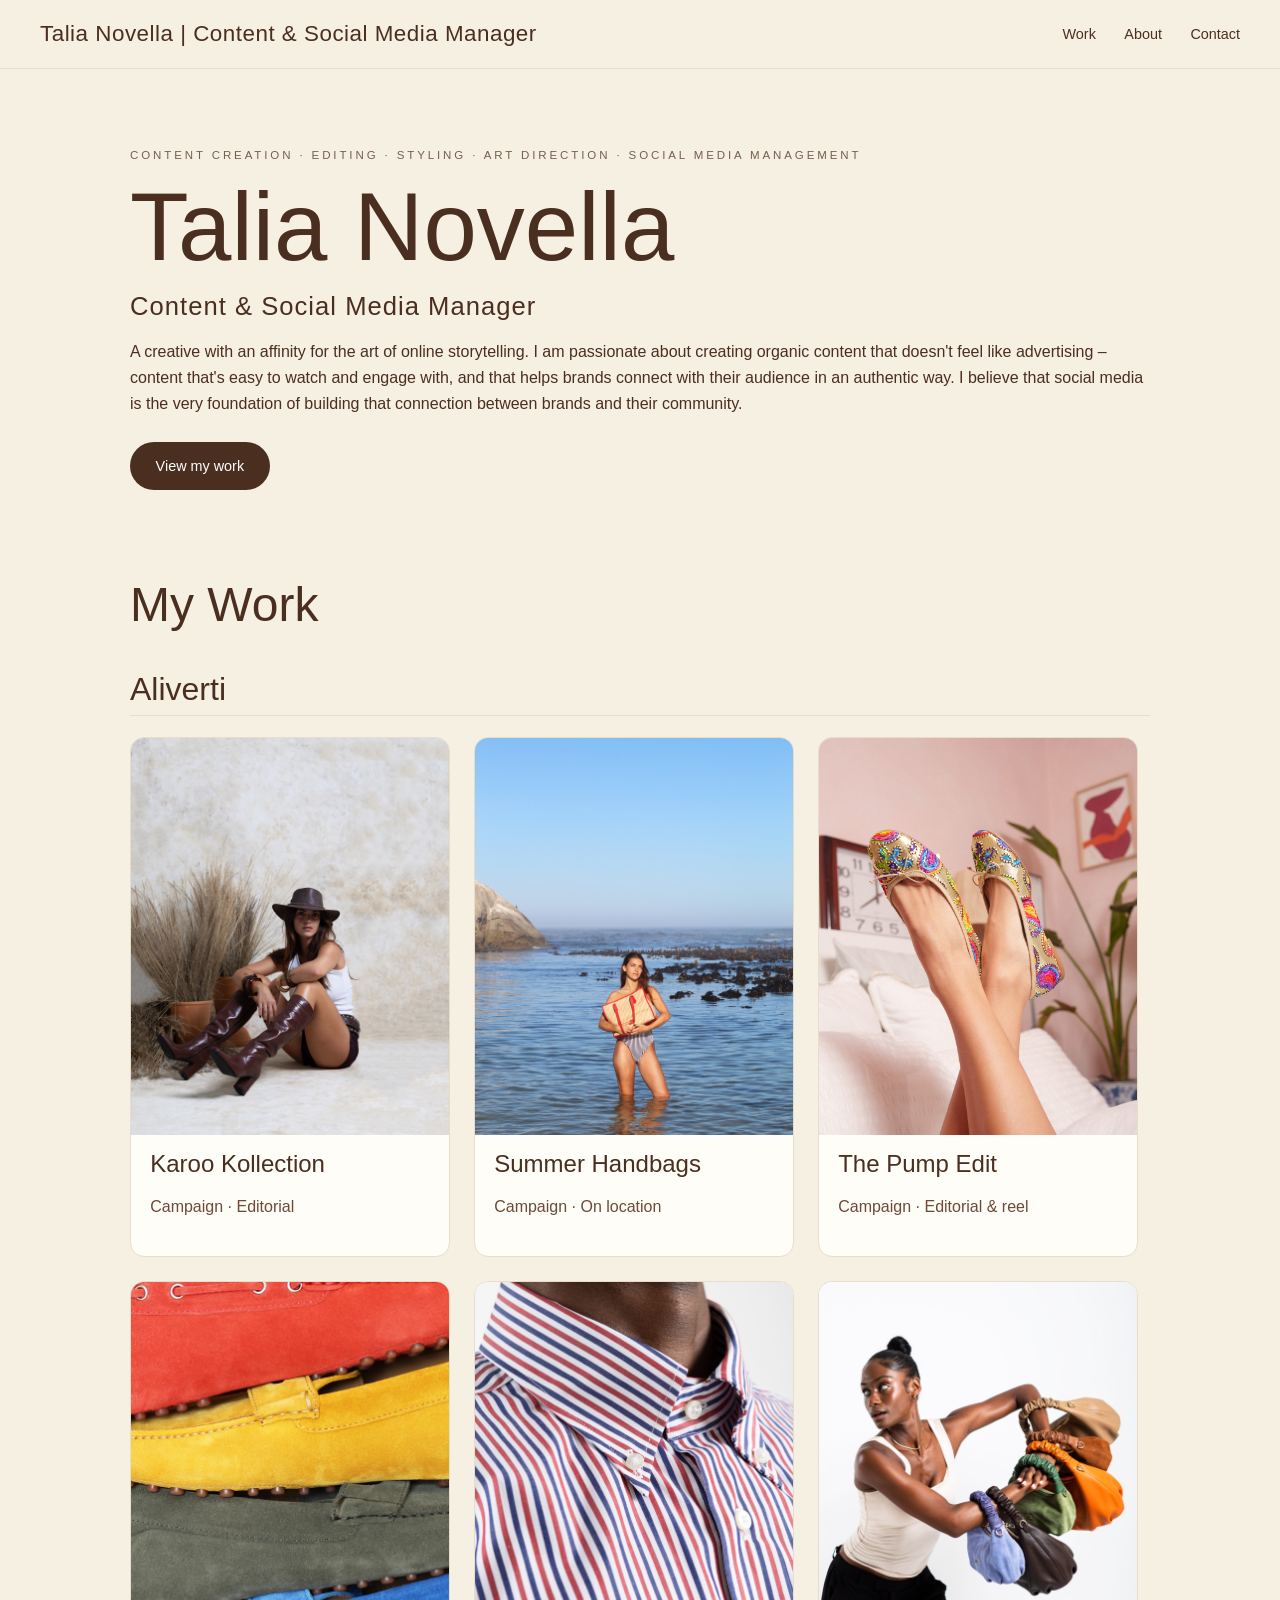
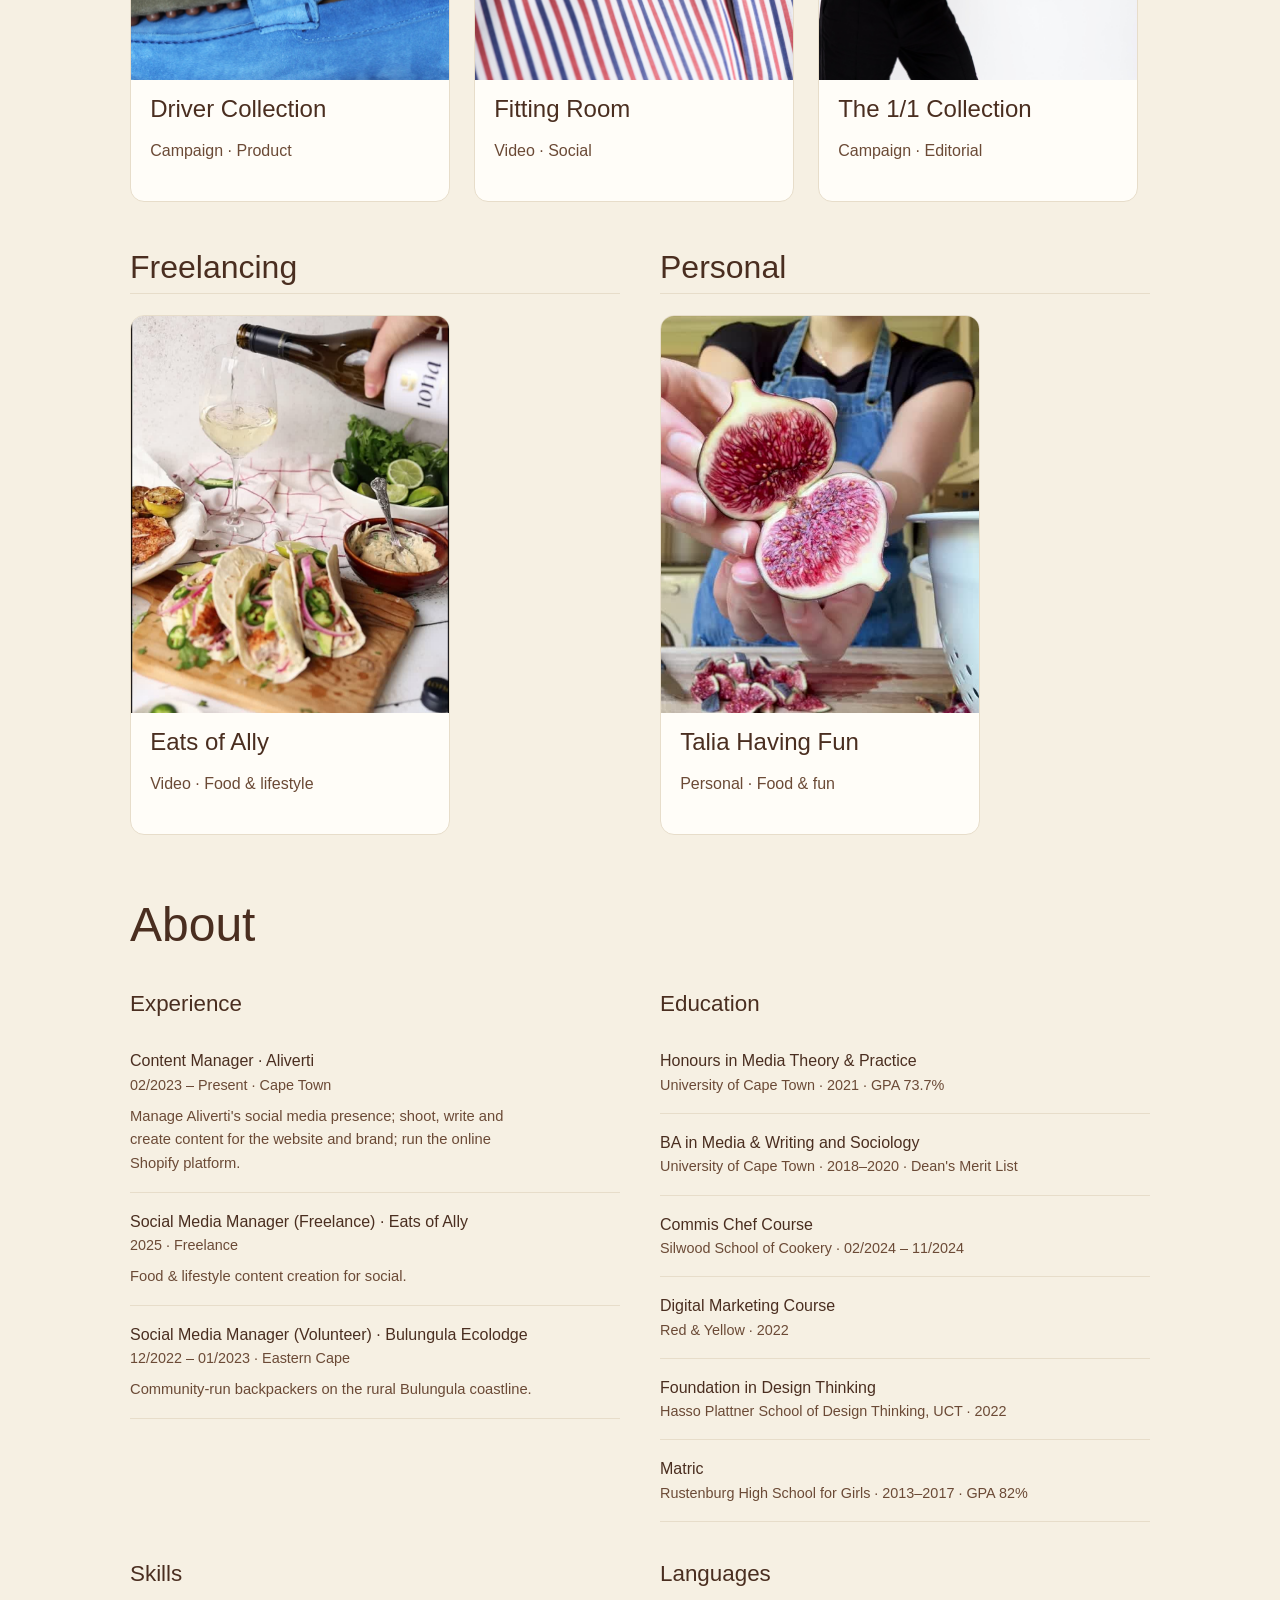
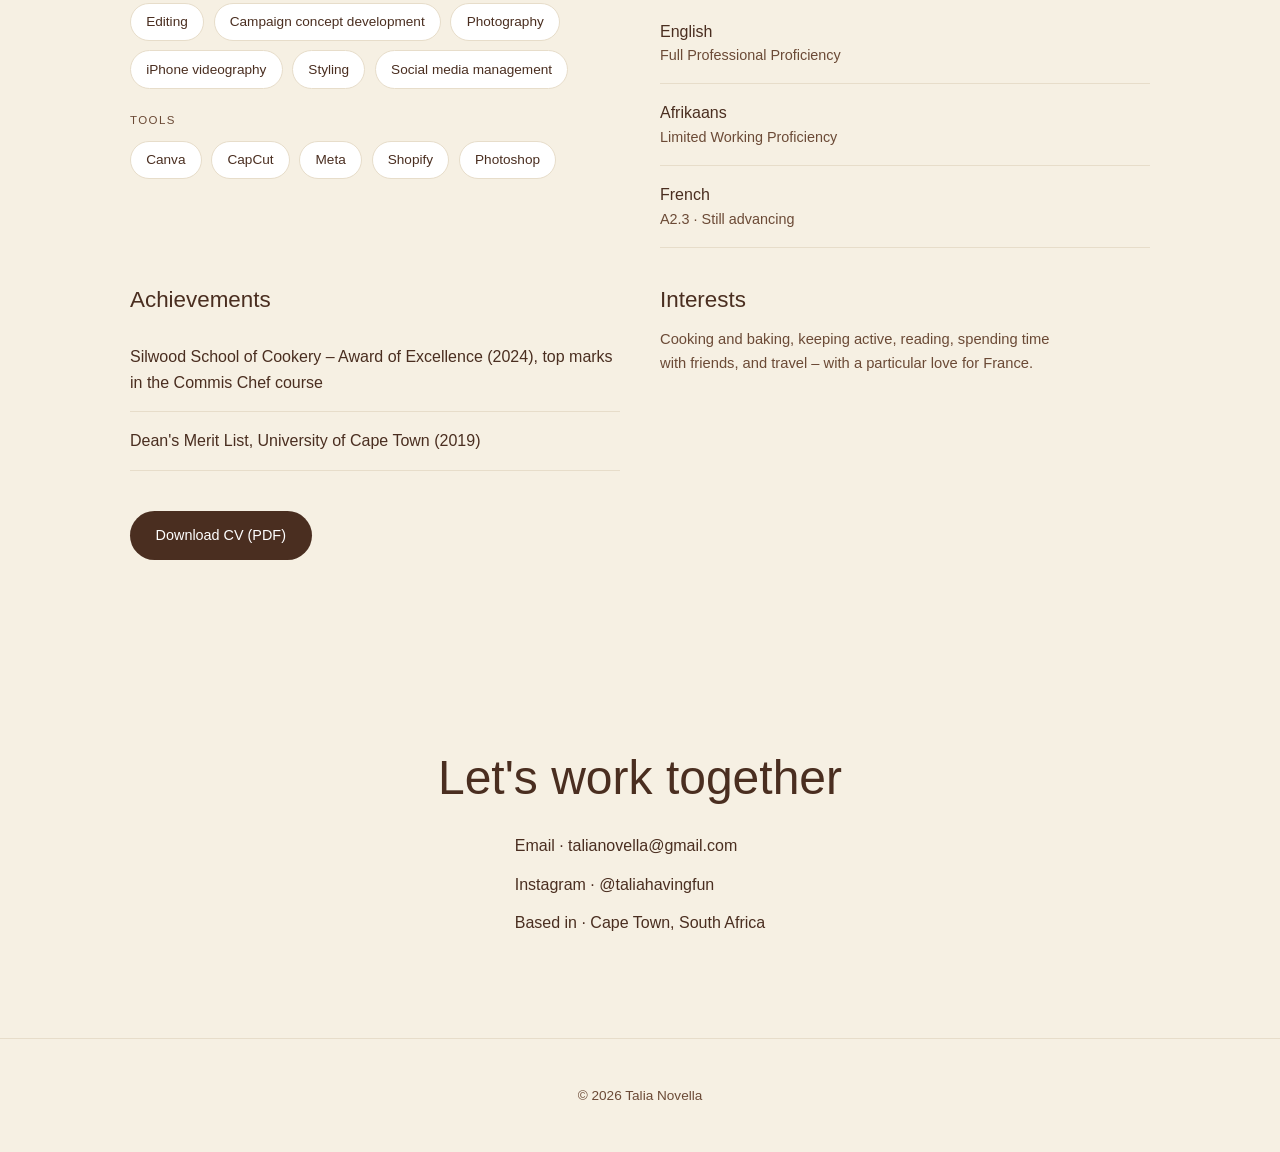
==== index.html @ 1a66421d "Initial portfolio site" ====
<!DOCTYPE html>
<html lang="en">
<head>
  <meta charset="UTF-8" />
  <meta name="viewport" content="width=device-width, initial-scale=1.0" />
  <title>Talia Novella – Portfolio</title>
  <meta name="description" content="Talia Novella – Cape Town creative. Content, styling & direction." />
  <link rel="preconnect" href="https://fonts.googleapis.com" />
  <link rel="preconnect" href="https://fonts.gstatic.com" crossorigin />
  <link href="https://fonts.googleapis.com/css2?family=Cormorant+Garamond:wght@400;500;600&family=Inter:wght@400;500&display=swap" rel="stylesheet" />
  <link rel="stylesheet" href="styles.css?v=17" />
</head>
<body class="home">
  <header class="site-header">
    <a class="brand" href="#top">Talia&nbsp;Novella | Content &amp; Social Media Manager</a>
    <nav class="nav">
      <a href="#work">Work</a>
      <a href="#about">About</a>
      <a href="#contact">Contact</a>
    </nav>
  </header>

  <main id="top">
    <!-- Hero -->
    <section class="hero hero--flat">
      <div class="hero__overlay">
        <p class="eyebrow">Content creation · Editing · Styling · Art direction · Social media management</p>
        <h1>Talia Novella</h1>
        <p class="hero__role">Content &amp; Social Media Manager</p>
        <p class="hero__sub">A creative with an affinity for the art of online storytelling. I am passionate about creating organic content that doesn't feel like advertising – content that's easy to watch and engage with, and that helps brands connect with their audience in an authentic way. I believe that social media is the very foundation of building that connection between brands and their community.</p>
        <a class="btn" href="#work">View my work</a>
      </div>
    </section>

    <!-- Work -->
    <section id="work" class="section">
      <div class="section__head">
        <h2>My Work</h2>
      </div>

      <h3 class="work-group">Aliverti</h3>
      <div class="grid">
        <figure class="card">
          <a href="projects/karoo-kollection.html">
            <img src="images/karoo-kollection/199A4666.jpg" alt="Karoo Kollection" loading="lazy" />
            <figcaption>
              <h3>Karoo Kollection</h3>
              <p class="muted">Campaign · Editorial</p>
            </figcaption>
          </a>
        </figure>

        <figure class="card">
          <a href="projects/summer-handbags.html">
            <img src="images/summer-handbags/IMG_26571.jpg" alt="Summer Handbags" loading="lazy" />
            <figcaption>
              <h3>Summer Handbags</h3>
              <p class="muted">Campaign · On location</p>
            </figcaption>
          </a>
        </figure>

        <figure class="card">
          <a href="projects/pump-edit.html">
            <img src="images/pump-edit/DSC09277.jpg" alt="The Pump Edit" loading="lazy" />
            <figcaption>
              <h3>The Pump Edit</h3>
              <p class="muted">Campaign · Editorial &amp; reel</p>
            </figcaption>
          </a>
        </figure>

        <figure class="card">
          <a href="projects/driver-collection.html">
            <img src="images/driver-collection/IMG_2966618.jpg" alt="Driver Collection" loading="lazy" />
            <figcaption>
              <h3>Driver Collection</h3>
              <p class="muted">Campaign · Product</p>
            </figcaption>
          </a>
        </figure>

        <figure class="card">
          <a href="projects/fitting-room.html">
            <img src="images/fitting-room/cover.jpg" alt="Fitting Room" loading="lazy" />
            <figcaption>
              <h3>Fitting Room</h3>
              <p class="muted">Video · Social</p>
            </figcaption>
          </a>
        </figure>

        <figure class="card">
          <a href="projects/the-1-1-collection.html">
            <img src="images/the-1-1-collection/199A2140.jpg" alt="The 1/1 Collection" loading="lazy" />
            <figcaption>
              <h3>The 1/1 Collection</h3>
              <p class="muted">Campaign · Editorial</p>
            </figcaption>
          </a>
        </figure>
      </div>

      <div class="work-split">
        <div>
          <h3 class="work-group">Freelancing</h3>
          <div class="grid">
            <figure class="card">
              <a href="projects/eats-of-ally.html">
                <img src="images/eats-of-ally/poster-3.jpg" alt="Eats of Ally" loading="lazy" />
                <figcaption>
                  <h3>Eats of Ally</h3>
                  <p class="muted">Video · Food &amp; lifestyle</p>
                </figcaption>
              </a>
            </figure>
          </div>
        </div>
        <div>
          <h3 class="work-group">Personal</h3>
          <div class="grid">
            <figure class="card">
              <a href="projects/personal.html">
                <img src="images/personal/poster-5.jpg" alt="Talia Having Fun" loading="lazy" />
                <figcaption>
                  <h3>Talia Having Fun</h3>
                  <p class="muted">Personal · Food &amp; fun</p>
                </figcaption>
              </a>
            </figure>
          </div>
        </div>
      </div>
    </section>

    <!-- About -->
    <section id="about" class="section">
      <div class="section__head">
        <h2>About</h2>
      </div>
      <div class="cv">
        <div>
          <h3>Experience</h3>
          <ul class="cv-list">
            <li>
              <div class="role">Content Manager · Aliverti</div>
              <div class="meta">02/2023 – Present · Cape Town</div>
              <p class="cv-desc">Manage Aliverti's social media presence; shoot, write and create
                content for the website and brand; run the online Shopify platform.</p>
            </li>
            <li>
              <div class="role">Social Media Manager (Freelance) · Eats of Ally</div>
              <div class="meta">2025 · Freelance</div>
              <p class="cv-desc">Food &amp; lifestyle content creation for social.</p>
            </li>
            <li>
              <div class="role">Social Media Manager (Volunteer) · Bulungula Ecolodge</div>
              <div class="meta">12/2022 – 01/2023 · Eastern Cape</div>
              <p class="cv-desc">Community-run backpackers on the rural Bulungula coastline.</p>
            </li>
          </ul>
        </div>
        <div>
          <h3>Education</h3>
          <ul class="cv-list">
            <li>
              <div class="role">Honours in Media Theory &amp; Practice</div>
              <div class="meta">University of Cape Town · 2021 · GPA 73.7%</div>
            </li>
            <li>
              <div class="role">BA in Media &amp; Writing and Sociology</div>
              <div class="meta">University of Cape Town · 2018–2020 · Dean's Merit List</div>
            </li>
            <li>
              <div class="role">Commis Chef Course</div>
              <div class="meta">Silwood School of Cookery · 02/2024 – 11/2024</div>
            </li>
            <li>
              <div class="role">Digital Marketing Course</div>
              <div class="meta">Red &amp; Yellow · 2022</div>
            </li>
            <li>
              <div class="role">Foundation in Design Thinking</div>
              <div class="meta">Hasso Plattner School of Design Thinking, UCT · 2022</div>
            </li>
            <li>
              <div class="role">Matric</div>
              <div class="meta">Rustenburg High School for Girls · 2013–2017 · GPA 82%</div>
            </li>
          </ul>
        </div>
      </div>

      <div class="cv-extra">
        <div>
          <h3>Skills</h3>
          <ul class="chips">
            <li>Editing</li>
            <li>Campaign concept development</li>
            <li>Photography</li>
            <li>iPhone videography</li>
            <li>Styling</li>
            <li>Social media management</li>
          </ul>
          <h4 class="chips-label">Tools</h4>
          <ul class="chips">
            <li>Canva</li>
            <li>CapCut</li>
            <li>Meta</li>
            <li>Shopify</li>
            <li>Photoshop</li>
          </ul>
        </div>
        <div>
          <h3>Languages</h3>
          <ul class="cv-list">
            <li>
              <div class="role">English</div>
              <div class="meta">Full Professional Proficiency</div>
            </li>
            <li>
              <div class="role">Afrikaans</div>
              <div class="meta">Limited Working Proficiency</div>
            </li>
            <li>
              <div class="role">French</div>
              <div class="meta">A2.3 · Still advancing</div>
            </li>
          </ul>
        </div>
      </div>

      <div class="cv-extra">
        <div>
          <h3>Achievements</h3>
          <ul class="cv-list">
            <li>Silwood School of Cookery – Award of Excellence (2024), top marks in the Commis Chef course</li>
            <li>Dean's Merit List, University of Cape Town (2019)</li>
          </ul>
        </div>
        <div>
          <h3>Interests</h3>
          <p class="cv-desc">Cooking and baking, keeping active, reading, spending time with friends,
            and travel – with a particular love for France.</p>
        </div>
      </div>

      <div class="about-cta">
        <a class="btn" href="Talia-Novella-CV.pdf" download>Download CV (PDF)</a>
      </div>
    </section>

    <!-- Contact -->
    <section id="contact" class="section section--center">
      <h2>Let's work together</h2>
      <ul class="contact-list" style="display:inline-block; text-align:left;">
        <li>Email · <a href="mailto:talianovella@gmail.com">talianovella@gmail.com</a></li>
        <li>Instagram · <a href="https://instagram.com/taliahavingfun" target="_blank" rel="noopener">@taliahavingfun</a></li>
        <li>Based in · Cape Town, South Africa</li>
      </ul>
    </section>
  </main>

  <footer class="site-footer">
    <p>© <span id="year"></span> Talia Novella</p>
  </footer>

  <script>document.getElementById('year').textContent = new Date().getFullYear();</script>
</body>
</html>
---- styles.css ----
:root {
  --bg: #faf8f5;
  --ink: #20201d;
  --muted: #7a756c;
  --line: #e7e2da;
  --accent: #b5654a; /* warm terracotta */
  --max: 1100px;
}

* { box-sizing: border-box; }

html { scroll-behavior: smooth; }

body {
  margin: 0;
  background: var(--bg);
  color: var(--ink);
  font-family: Helvetica, "Helvetica Neue", Arial, sans-serif;
  line-height: 1.6;
}

h1, h2, h3 { font-family: Helvetica, "Helvetica Neue", Arial, sans-serif; font-weight: 400; line-height: 1.1; margin: 0; }

img { display: block; max-width: 100%; }

.muted { color: var(--muted); }

/* Header */
.site-header {
  position: sticky; top: 0; z-index: 10;
  display: flex; align-items: center; justify-content: space-between;
  padding: 1rem clamp(1rem, 4vw, 2.5rem);
  background: rgba(250, 248, 245, 0.85);
  backdrop-filter: blur(8px);
  border-bottom: 1px solid var(--line);
}
.brand { font-family: Helvetica, "Helvetica Neue", Arial, sans-serif; font-size: 1.4rem; font-weight: 400; letter-spacing: .5px; text-decoration: none; color: var(--ink); }
.nav a { margin-left: 1.5rem; text-decoration: none; color: var(--ink); font-size: .9rem; }
.nav a:hover { color: var(--accent); }

/* Hero */
.hero { position: relative; min-height: 82vh; display: grid; }
.hero__img { position: absolute; inset: 0; width: 100%; height: 100%; object-fit: cover; }
.hero__overlay {
  position: relative; align-self: end;
  max-width: var(--max); margin: 0 auto; width: 100%;
  padding: clamp(2rem, 6vw, 5rem) clamp(1rem, 4vw, 2.5rem);
  color: #fff;
  background: linear-gradient(to top, rgba(0,0,0,.55), rgba(0,0,0,0));
}
.eyebrow { text-transform: uppercase; letter-spacing: .25em; font-size: .72rem; margin: 0 0 .6rem; opacity: .9; }

/* Site theme: warm off-white background, chocolate-brown text throughout (all pages) */
body {
  --bg: #f6f0e3;      /* warm cream off-white */
  --ink: #4a2e20;     /* chocolate brown */
  --muted: #6b4a36;   /* softer chocolate for secondary text */
  --line: #e7ddca;    /* soft warm divider */
  --accent: #4a2e20;  /* chocolate accent */
}
.site-header { background: rgba(246, 240, 227, 0.85); }
.btn { background: var(--accent); color: var(--bg); }
/* Work cards: a touch lighter than the page */
.home .card { background: #fffdf8; }

/* Flat-colour hero (no image) */
.hero--flat { background: var(--bg); min-height: 44vh; place-items: center; }
#work { padding-top: clamp(0.25rem, 1vw, 0.75rem); padding-bottom: clamp(1rem, 3vw, 2rem); }
#about { padding-top: clamp(1rem, 3vw, 2rem); }
.hero--flat .hero__overlay { background: none; color: var(--ink); align-self: center; text-align: left; }
.hero--flat .eyebrow { opacity: .75; }
.hero--flat .hero__role { opacity: 1; }
.hero--flat .hero__sub { max-width: none; margin-left: 0; margin-right: 0; }
.hero h1 { font-size: clamp(3rem, 9vw, 6rem); }
.hero__role { font-family: Helvetica, "Helvetica Neue", Arial, sans-serif; font-size: clamp(1.2rem, 3vw, 1.6rem); letter-spacing: .04em; margin: .4rem 0 0; opacity: .95; }
.hero__sub { max-width: 44ch; margin: .8rem 0 1.6rem; }

/* Buttons */
.btn {
  display: inline-block; text-decoration: none;
  padding: .8rem 1.6rem; border-radius: 999px;
  background: var(--accent); color: #fff; font-size: .9rem;
  transition: transform .15s ease, opacity .15s ease;
}
.btn:hover { transform: translateY(-2px); opacity: .92; }

/* Sections */
.section { max-width: var(--max); margin: 0 auto; padding: clamp(3rem, 8vw, 6rem) clamp(1rem, 4vw, 2.5rem); }
.section__head { margin-bottom: 2.5rem; }
.section h2 { font-size: clamp(2rem, 5vw, 3rem); }

/* Work grid */
.work-group { font-size: clamp(1.4rem, 3.5vw, 2rem); color: var(--accent); margin: 3rem 0 1.3rem; padding-bottom: .5rem; border-bottom: 1px solid var(--line); }
.work-split { display: grid; grid-template-columns: 1fr 1fr; gap: 2.5rem; }
@media (max-width: 700px) { .work-split { grid-template-columns: 1fr; gap: 0; } }
.section__head + .work-group { margin-top: 0; }
.grid { display: grid; grid-template-columns: repeat(auto-fill, minmax(260px, 320px)); justify-content: start; gap: 1.5rem; }
.card { margin: 0; background: #fff; border: 1px solid var(--line); border-radius: 14px; overflow: hidden; transition: transform .2s ease, box-shadow .2s ease; }
.card:hover { transform: translateY(-4px); box-shadow: 0 14px 30px rgba(0,0,0,.08); }
.card img { aspect-ratio: 4 / 5; object-fit: cover; width: 100%; }
.card figcaption { padding: 1rem 1.2rem 1.3rem; }
.card h3 { font-size: 1.5rem; }

/* About / split */
.section--split { display: grid; grid-template-columns: 1.4fr 1fr; gap: 3rem; align-items: start; }
.section--split p { max-width: 52ch; }
.services { list-style: none; padding: 0; margin: 0; }
.services li { padding: .7rem 0; border-bottom: 1px solid var(--line); }

/* Contact */
.section--center { text-align: center; }
.section--center .btn { margin-top: 1.4rem; }

/* Footer */
.site-footer { border-top: 1px solid var(--line); padding: 2rem; text-align: center; color: var(--muted); font-size: .85rem; }

/* Work cards as links */
.card a { text-decoration: none; color: inherit; display: block; }
.card__placeholder { aspect-ratio: 4 / 5; display: grid; place-items: center; background: linear-gradient(135deg, #efe7dd, #e3d6c7); color: var(--muted); font-family: Helvetica, "Helvetica Neue", Arial, sans-serif; font-size: 1.4rem; letter-spacing: .05em; }

/* CV / About */
.about-bio { max-width: 62ch; font-size: 1.05rem; }
.cv, .cv-extra { display: grid; grid-template-columns: 1fr 1fr; gap: 2.5rem; margin-top: 2.5rem; }
.cv h3, .cv-extra h3 { font-size: 1.4rem; margin-bottom: 1rem; }
.cv-list { list-style: none; padding: 0; margin: 0; }
.cv-list li { padding: 1rem 0; border-bottom: 1px solid var(--line); }
.cv-list .role { font-weight: 500; }
.cv-list .meta { color: var(--muted); font-size: .9rem; }
.cv-desc { color: var(--muted); font-size: .92rem; margin: .5rem 0 0; max-width: 50ch; }
.chips-label { font-family: Helvetica, "Helvetica Neue", Arial, sans-serif; text-transform: uppercase; letter-spacing: .12em; font-size: .72rem; font-weight: 500; color: var(--muted); margin: 1.4rem 0 .7rem; }
.chips { list-style: none; display: flex; flex-wrap: wrap; gap: .6rem; padding: 0; margin: 0; }
.chips li { background: #fff; border: 1px solid var(--line); border-radius: 999px; padding: .45rem .95rem; font-size: .85rem; }
.about-cta { margin-top: 2.5rem; }

/* Contact details */
.contact-list { list-style: none; padding: 0; margin: 1.4rem 0 0; }
.contact-list li { padding: .4rem 0; }
.contact-list a { color: var(--accent); text-decoration: none; }
.contact-list a:hover { text-decoration: underline; }

/* Carousel (Instagram-style swipe) */
.carousel-section { max-width: var(--max); margin: 0 auto; padding: 1rem clamp(1rem, 4vw, 2.5rem) clamp(3rem, 8vw, 6rem); }
.carousel-section h2 { font-size: clamp(1.6rem, 4vw, 2.2rem); margin-bottom: .4rem; }
.carousel-section .muted { margin-bottom: 1.8rem; }

.carousel { position: relative; max-width: var(--max); margin: 0 auto; }
.carousel__track {
  position: relative;
  display: flex; gap: 1.2rem; overflow-x: auto; scroll-snap-type: x mandatory; scroll-behavior: smooth;
  padding: .5rem 0;
  -webkit-overflow-scrolling: touch; scrollbar-width: none;
}
.carousel__track::-webkit-scrollbar { display: none; }
.carousel__slide {
  flex: 0 0 auto; width: min(80vw, 340px); scroll-snap-align: start;
  border-radius: 16px; overflow: hidden; background: #000; box-shadow: 0 14px 32px rgba(0,0,0,.16);
}
.carousel__slide video { width: 100%; aspect-ratio: 1080 / 1350; object-fit: cover; background: #000; display: block; }
.carousel__slide img { width: 100%; aspect-ratio: 1 / 1; object-fit: cover; background: #000; display: block; }

.carousel__btn {
  position: absolute; top: 50%; transform: translateY(-50%); z-index: 2;
  width: 44px; height: 44px; border-radius: 50%; border: none; cursor: pointer;
  background: rgba(255,255,255,.92); color: var(--ink); font-size: 1.6rem; line-height: 1;
  display: grid; place-items: center; box-shadow: 0 4px 14px rgba(0,0,0,.22);
  transition: opacity .15s ease, transform .15s ease;
}
.carousel__btn--prev { left: 8px; }
.carousel__btn--next { right: 8px; }
.carousel__btn:hover { transform: translateY(-50%) scale(1.06); }
.carousel__btn:disabled { opacity: 0; pointer-events: none; }

.carousel__dots { display: flex; justify-content: center; flex-wrap: wrap; gap: .5rem; margin-top: 1.1rem; }
.carousel__dot { width: 8px; height: 8px; padding: 0; border: none; border-radius: 50%; background: var(--line); cursor: pointer; transition: background .15s ease, transform .15s ease; }
.carousel__dot.is-active { background: var(--accent); transform: scale(1.25); }

/* Eats of Ally — featured hero + grouped reels */
.ea-hero {
  max-width: var(--max); margin: 0 auto;
  padding: clamp(2rem, 6vw, 4rem) clamp(1rem, 4vw, 2.5rem) 1rem;
  display: grid; grid-template-columns: minmax(240px, 330px) 1fr; gap: clamp(1.5rem, 4vw, 3rem);
  align-items: center;
}
.ea-hero__media video { width: 100%; aspect-ratio: 9 / 16; object-fit: cover; border-radius: 16px; background: #000; box-shadow: 0 16px 38px rgba(0,0,0,.16); display: block; }
.ea-hero__text h1 { font-size: clamp(2.2rem, 6vw, 4rem); margin: .3rem 0 1rem; }
.ea-hero__text .intro { max-width: 50ch; }

.ea-group { max-width: var(--max); margin: 0 auto; padding: 1.5rem clamp(1rem, 4vw, 2.5rem); }
.ea-group:last-of-type { padding-bottom: clamp(3rem, 8vw, 6rem); }
.ea-heading { font-size: clamp(1.2rem, 3vw, 1.6rem); color: var(--accent); margin-bottom: 1.2rem; padding-bottom: .4rem; border-bottom: 1px solid var(--line); }
.ea-grid { max-width: none; padding: 0; grid-template-columns: repeat(auto-fill, minmax(180px, 225px)); }

@media (max-width: 720px) {
  .ea-hero { grid-template-columns: 1fr; }
  .ea-hero__media { max-width: 300px; }
}

/* Project pages */
.project-banner {
  position: relative; width: 100%; height: 46vw; max-height: 80vh;
  background-size: cover; background-position: center 70%;
  display: flex; align-items: center; justify-content: flex-end;
  padding: clamp(1.5rem, 6vw, 5rem);
}
.project-banner__title {
  font-family: Helvetica, "Helvetica Neue", Arial, sans-serif; color: #5a3a2c;
  font-size: clamp(1.9rem, 5vw, 4.4rem); line-height: 1.05;
  text-align: right; white-space: nowrap; margin: 0;
}
@media (max-width: 700px) {
  .project-banner { height: 75vw; justify-content: center; align-items: flex-end; background-position: center center; }
  .project-banner__title { text-align: center; white-space: normal; }
}

.back-link { display: inline-block; margin-bottom: 1rem; color: var(--muted); text-decoration: none; font-size: .9rem; }
.back-link:hover { color: var(--accent); }
.project-hero { max-width: var(--max); margin: 0 auto; padding: clamp(2.5rem, 7vw, 5rem) clamp(1rem, 4vw, 2.5rem) 1rem; }
.project-hero h1 { font-size: clamp(2.4rem, 6vw, 4rem); margin-bottom: 1rem; }
.project-hero .intro { max-width: none; }
.credits { margin-top: 1.1rem; font-size: .95rem; color: var(--muted); line-height: 1.7; }
.credits strong { color: var(--ink); font-weight: 500; }

.media-grid { max-width: var(--max); margin: 0 auto; padding: 2rem clamp(1rem, 4vw, 2.5rem) clamp(3rem, 8vw, 6rem); display: grid; grid-template-columns: repeat(auto-fit, minmax(280px, 1fr)); gap: 1.5rem; }
.media-grid figure { margin: 0; }
.media-grid img, .media-grid video { width: 100%; border-radius: 14px; background: #efe9e1; display: block; }
.media-grid video { aspect-ratio: 9 / 16; object-fit: cover; }

/* Reel row — sizes vertical videos by viewport height so a full reel fits on screen */
.reel-row {
  max-width: var(--max); margin: 0 auto;
  padding: 2rem clamp(1rem, 4vw, 2.5rem) clamp(3rem, 8vw, 6rem);
  display: flex; flex-wrap: wrap; justify-content: center; gap: 1.5rem;
}
.reel-row figure { margin: 0; }
.reel-row video {
  height: min(60vh, 540px); width: auto; max-width: 100%; aspect-ratio: 9 / 16;
  border-radius: 14px; object-fit: cover; background: #efe9e1; display: block;
}

@media (max-width: 720px) {
  .section--split { grid-template-columns: 1fr; gap: 1.5rem; }
  .nav a { margin-left: 1rem; }
  .cv, .cv-extra { grid-template-columns: 1fr; gap: 1.5rem; }
}
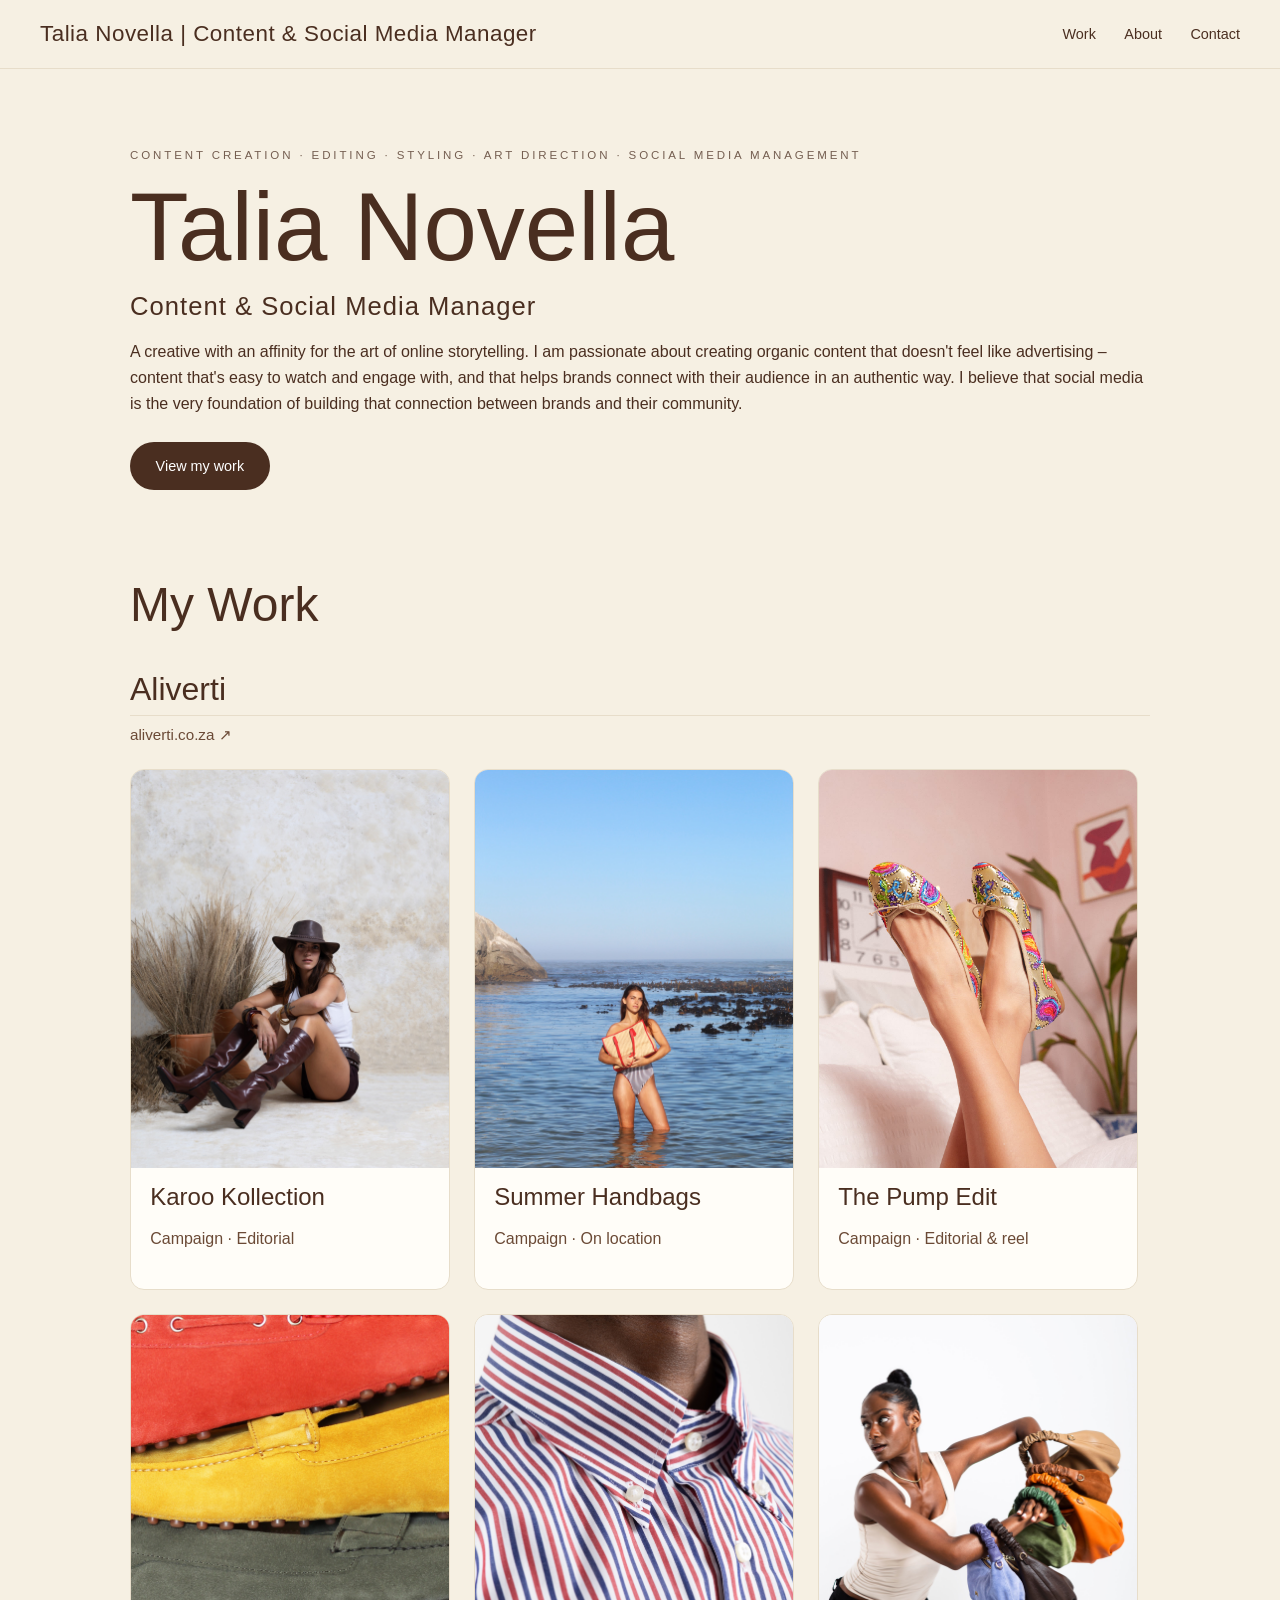
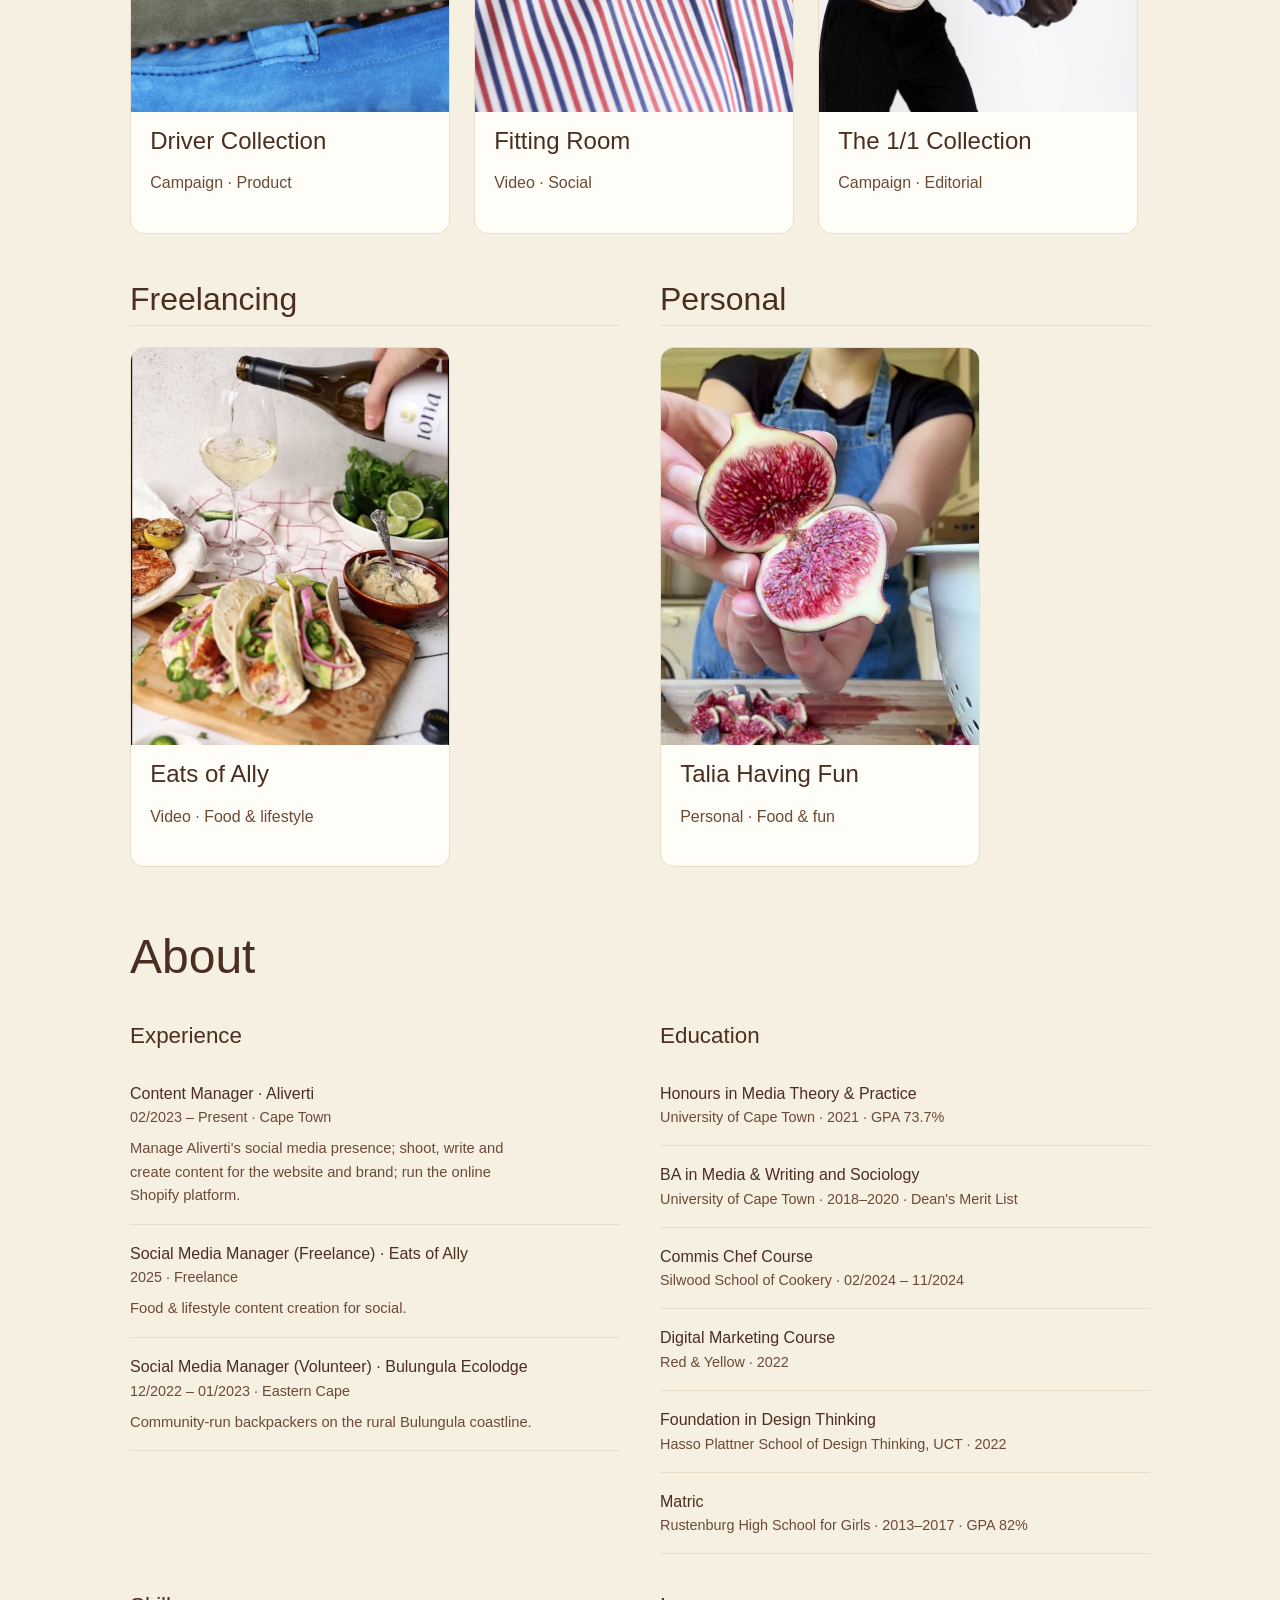
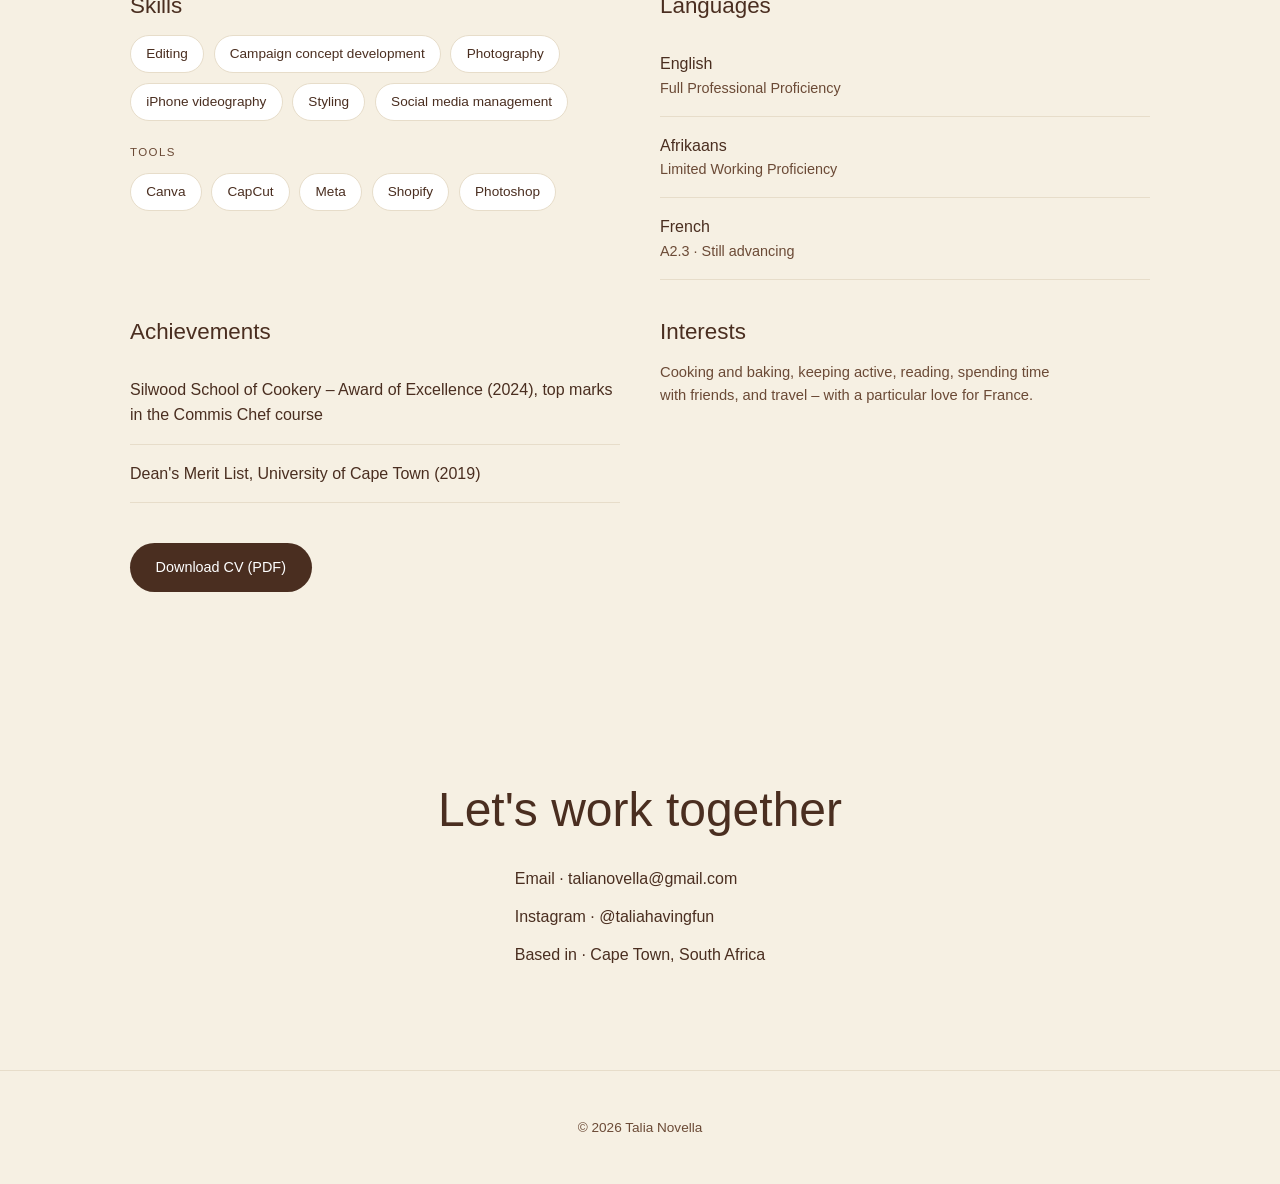
==== commit 4a98f013: "Add product photography to CV skills; add aliverti.co.za link on homepage" ====
--- a/index.html
+++ b/index.html
@@ -8,7 +8,7 @@
   <link rel="preconnect" href="https://fonts.googleapis.com" />
   <link rel="preconnect" href="https://fonts.gstatic.com" crossorigin />
   <link href="https://fonts.googleapis.com/css2?family=Cormorant+Garamond:wght@400;500;600&family=Inter:wght@400;500&display=swap" rel="stylesheet" />
-  <link rel="stylesheet" href="styles.css?v=17" />
+  <link rel="stylesheet" href="styles.css?v=18" />
 </head>
 <body class="home">
   <header class="site-header">
@@ -39,6 +39,7 @@
       </div>
 
       <h3 class="work-group">Aliverti</h3>
+      <p class="work-group-link"><a href="https://aliverti.co.za/" target="_blank" rel="noopener">aliverti.co.za ↗</a></p>
       <div class="grid">
         <figure class="card">
           <a href="projects/karoo-kollection.html">
--- a/styles.css
+++ b/styles.css
@@ -91,6 +91,9 @@
 
 /* Work grid */
 .work-group { font-size: clamp(1.4rem, 3.5vw, 2rem); color: var(--accent); margin: 3rem 0 1.3rem; padding-bottom: .5rem; border-bottom: 1px solid var(--line); }
+.work-group-link { margin: -0.9rem 0 1.4rem; font-size: 0.95rem; }
+.work-group-link a { color: var(--muted); text-decoration: none; border-bottom: 1px solid transparent; transition: border-color .2s, color .2s; }
+.work-group-link a:hover { color: var(--accent); border-bottom-color: var(--accent); }
 .work-split { display: grid; grid-template-columns: 1fr 1fr; gap: 2.5rem; }
 @media (max-width: 700px) { .work-split { grid-template-columns: 1fr; gap: 0; } }
 .section__head + .work-group { margin-top: 0; }
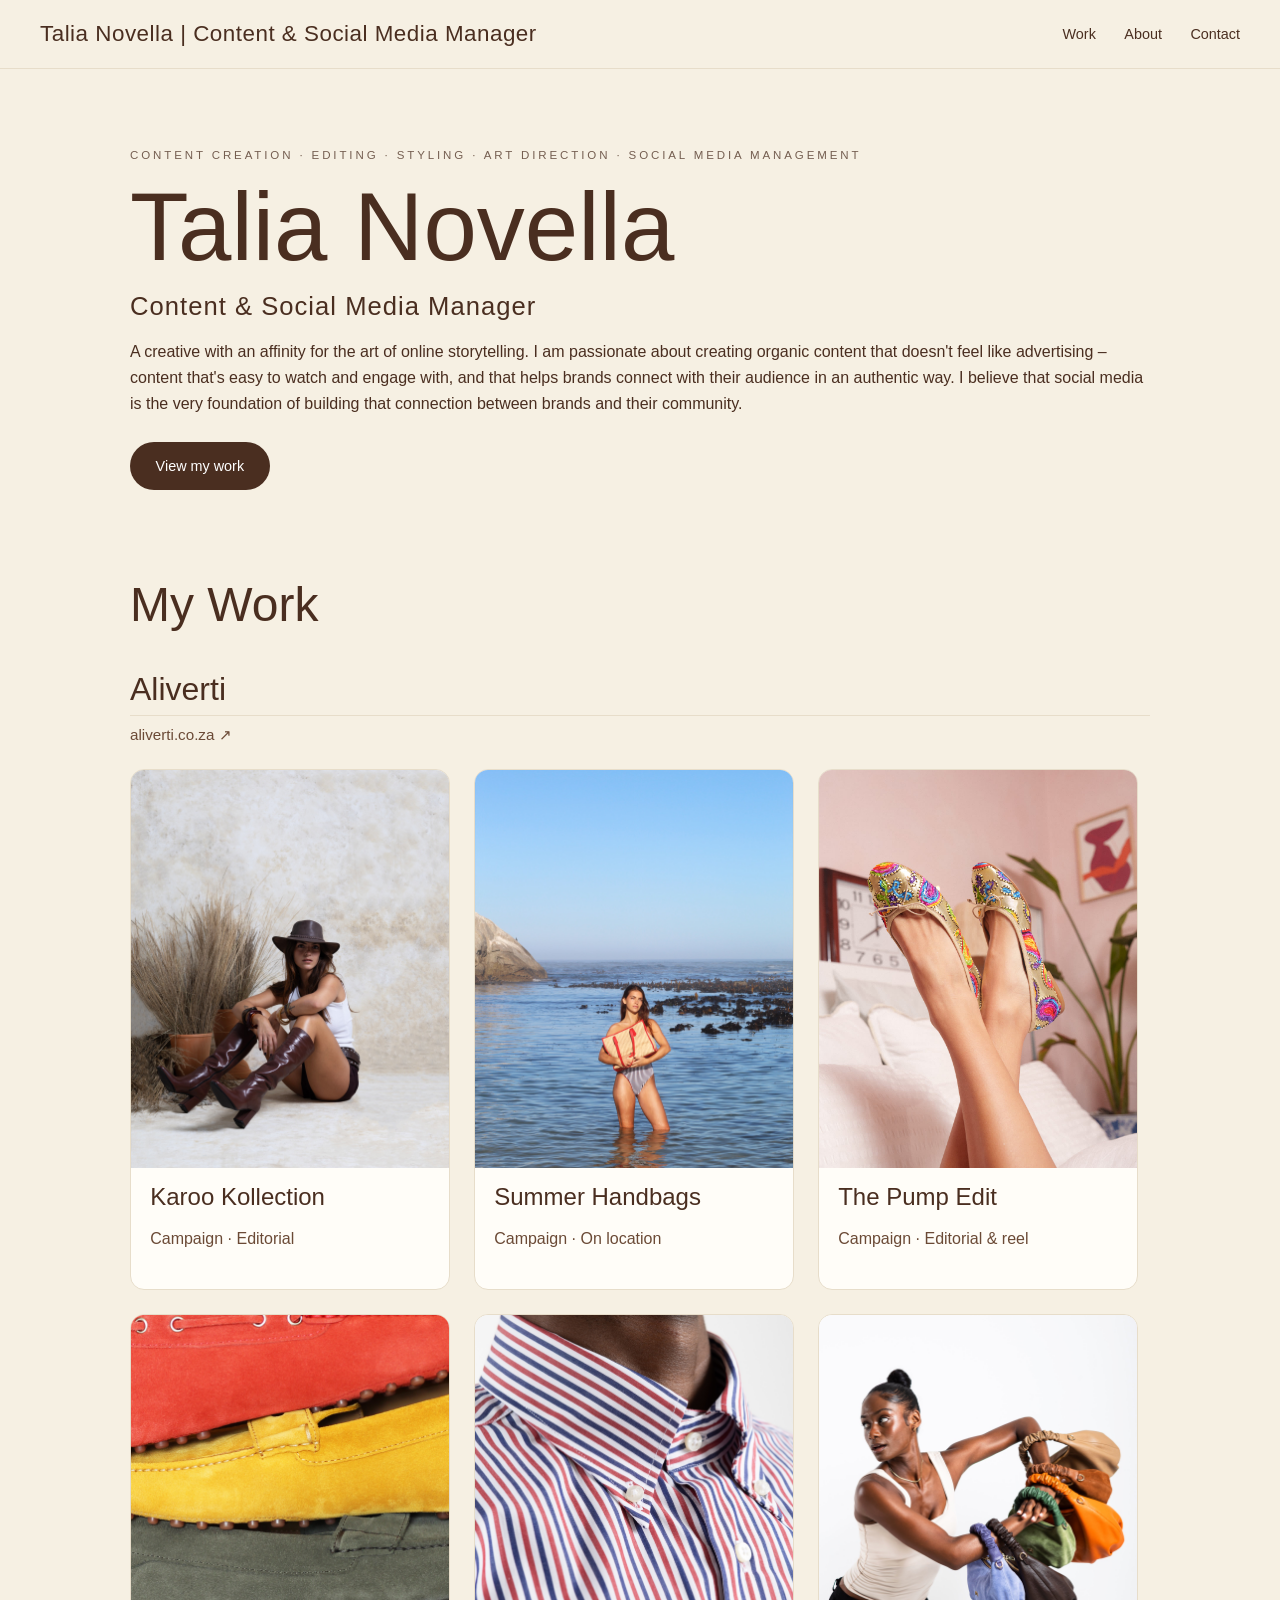
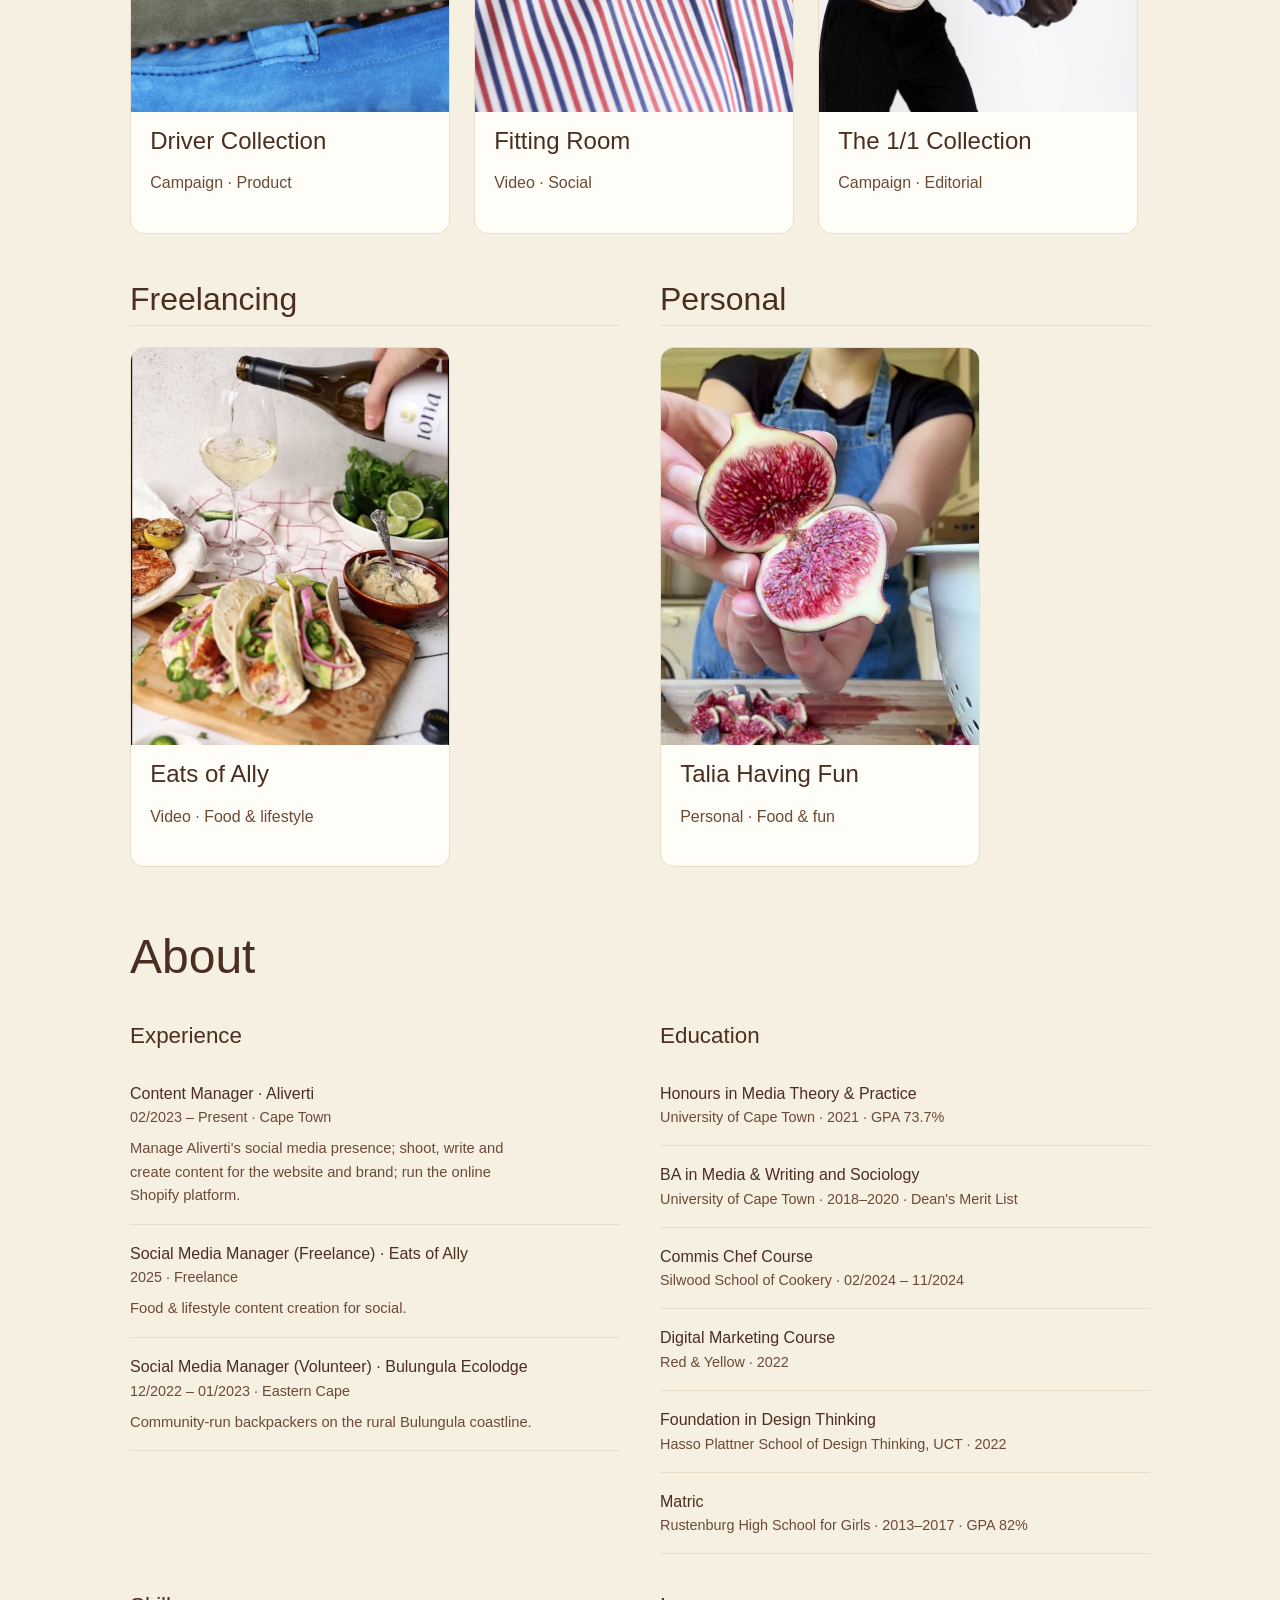
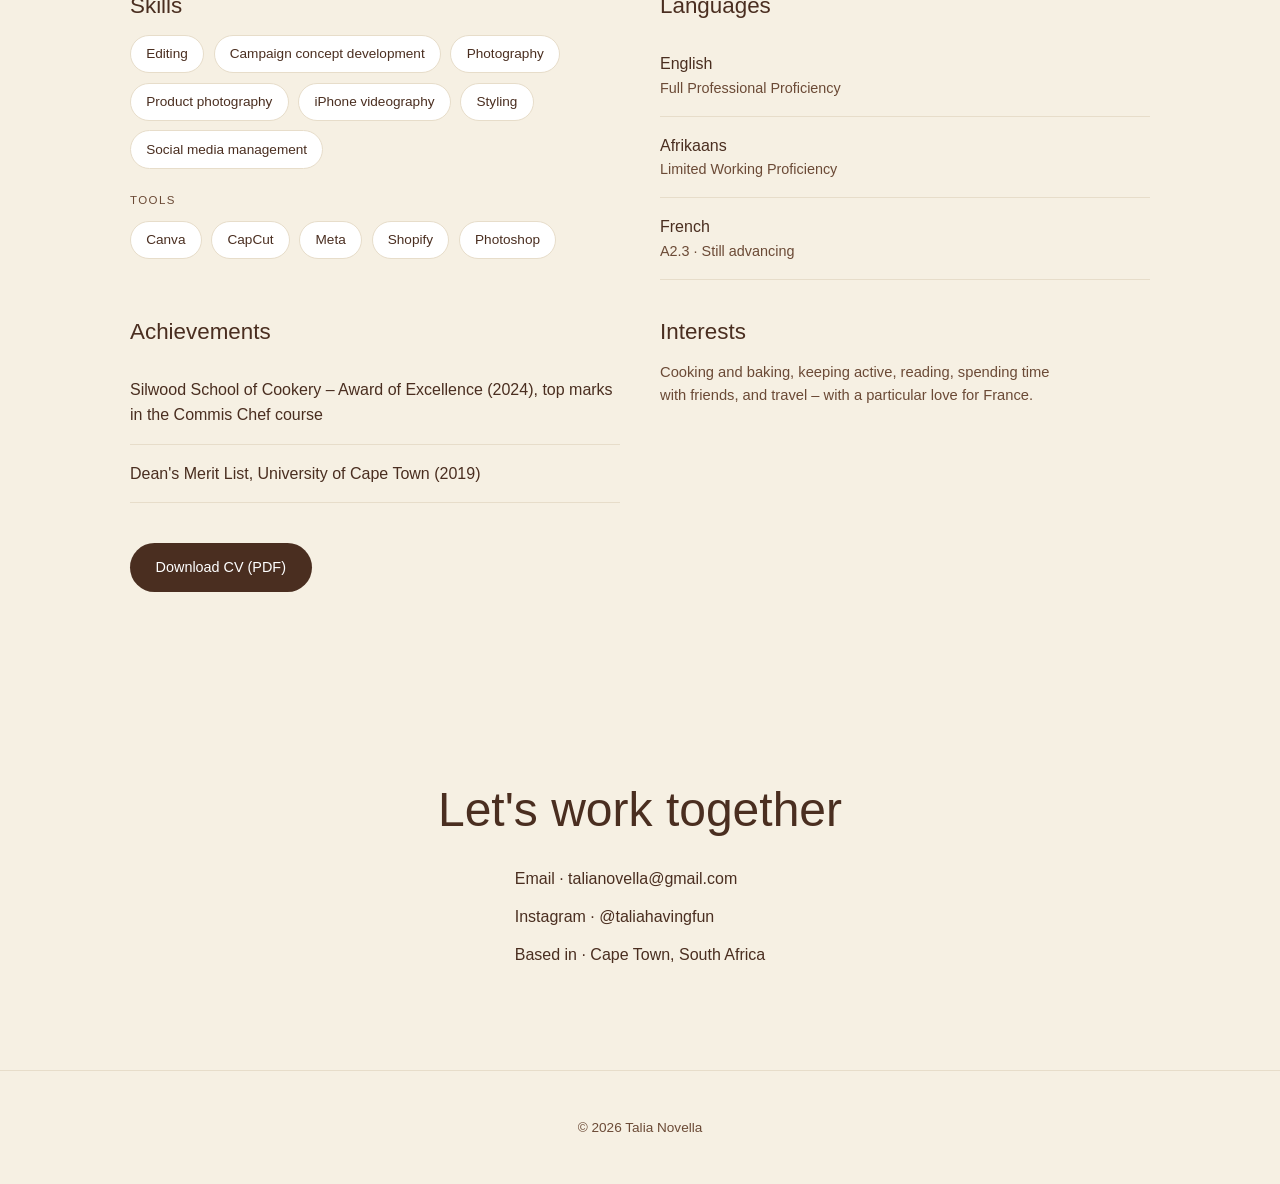
==== commit fc4aae33: "Add product photography to homepage skills" ====
--- a/index.html
+++ b/index.html
@@ -199,6 +199,7 @@
             <li>Editing</li>
             <li>Campaign concept development</li>
             <li>Photography</li>
+            <li>Product photography</li>
             <li>iPhone videography</li>
             <li>Styling</li>
             <li>Social media management</li>
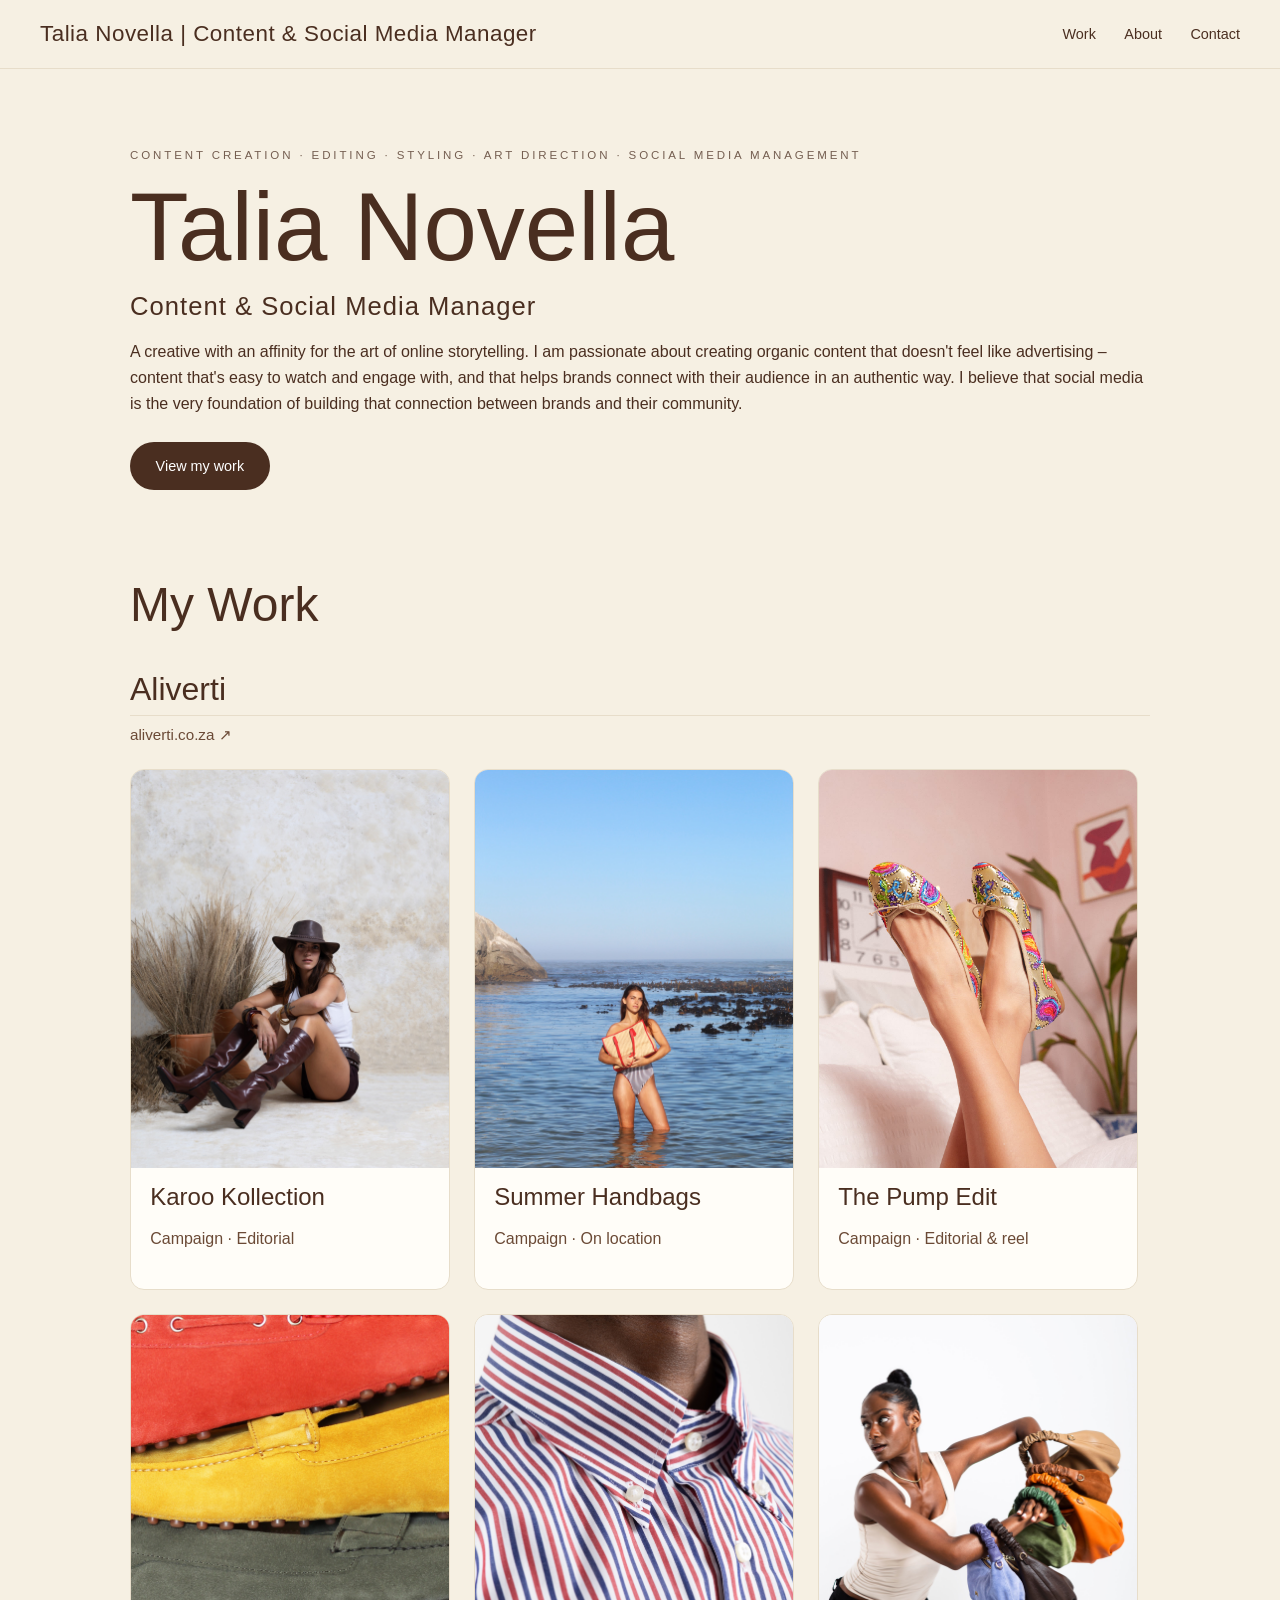
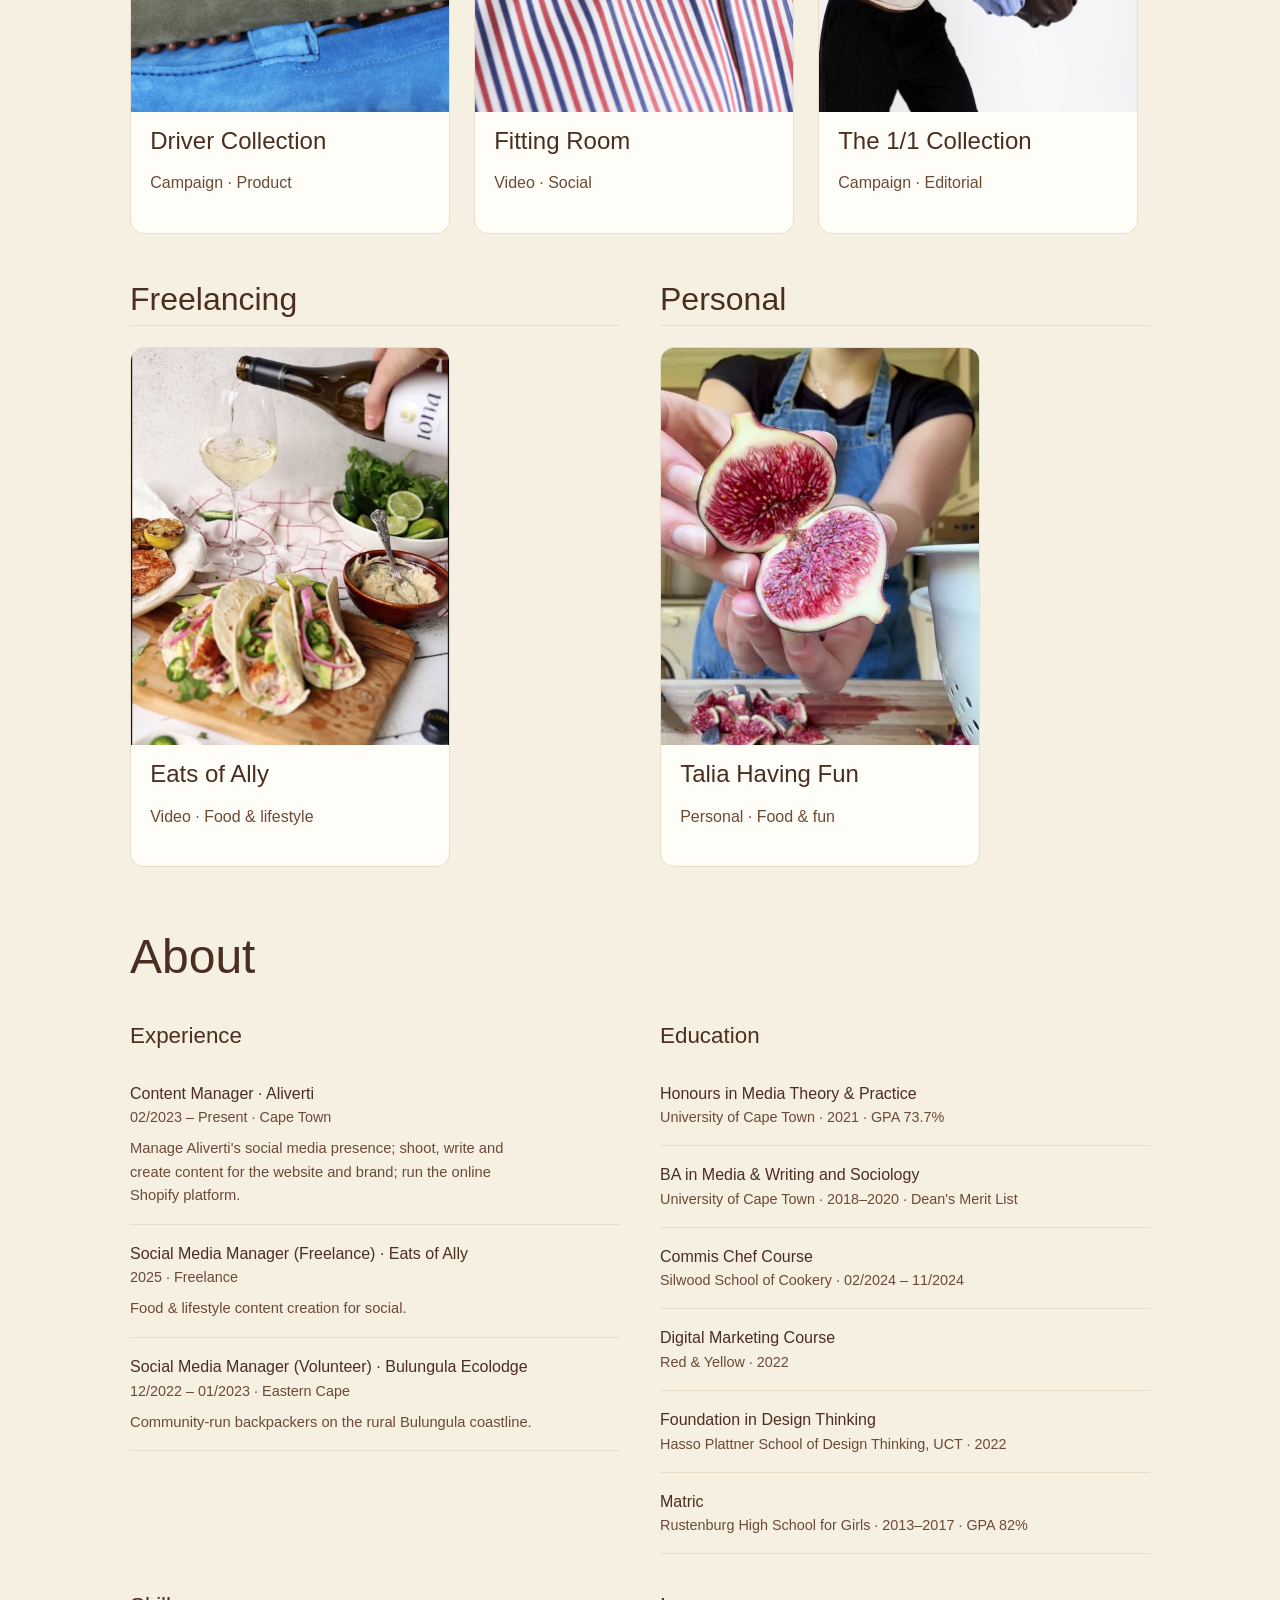
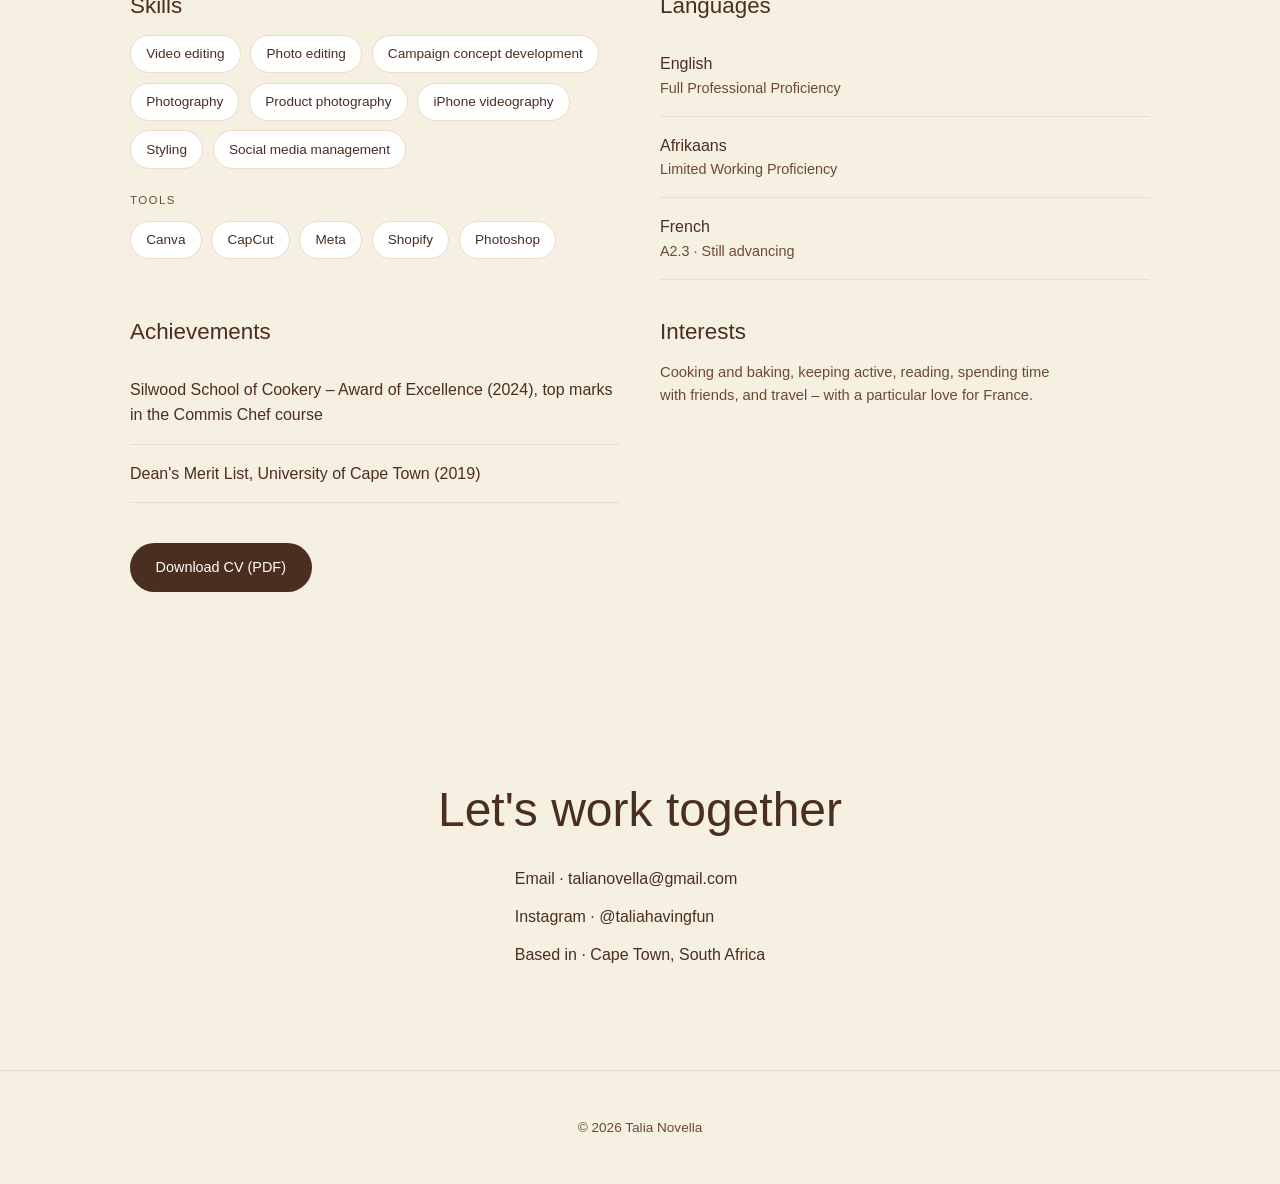
==== commit 8327c95f: "Split Editing into Video editing and Photo editing across CV, homepage, PDF" ====
--- a/index.html
+++ b/index.html
@@ -196,7 +196,8 @@
         <div>
           <h3>Skills</h3>
           <ul class="chips">
-            <li>Editing</li>
+            <li>Video editing</li>
+            <li>Photo editing</li>
             <li>Campaign concept development</li>
             <li>Photography</li>
             <li>Product photography</li>
